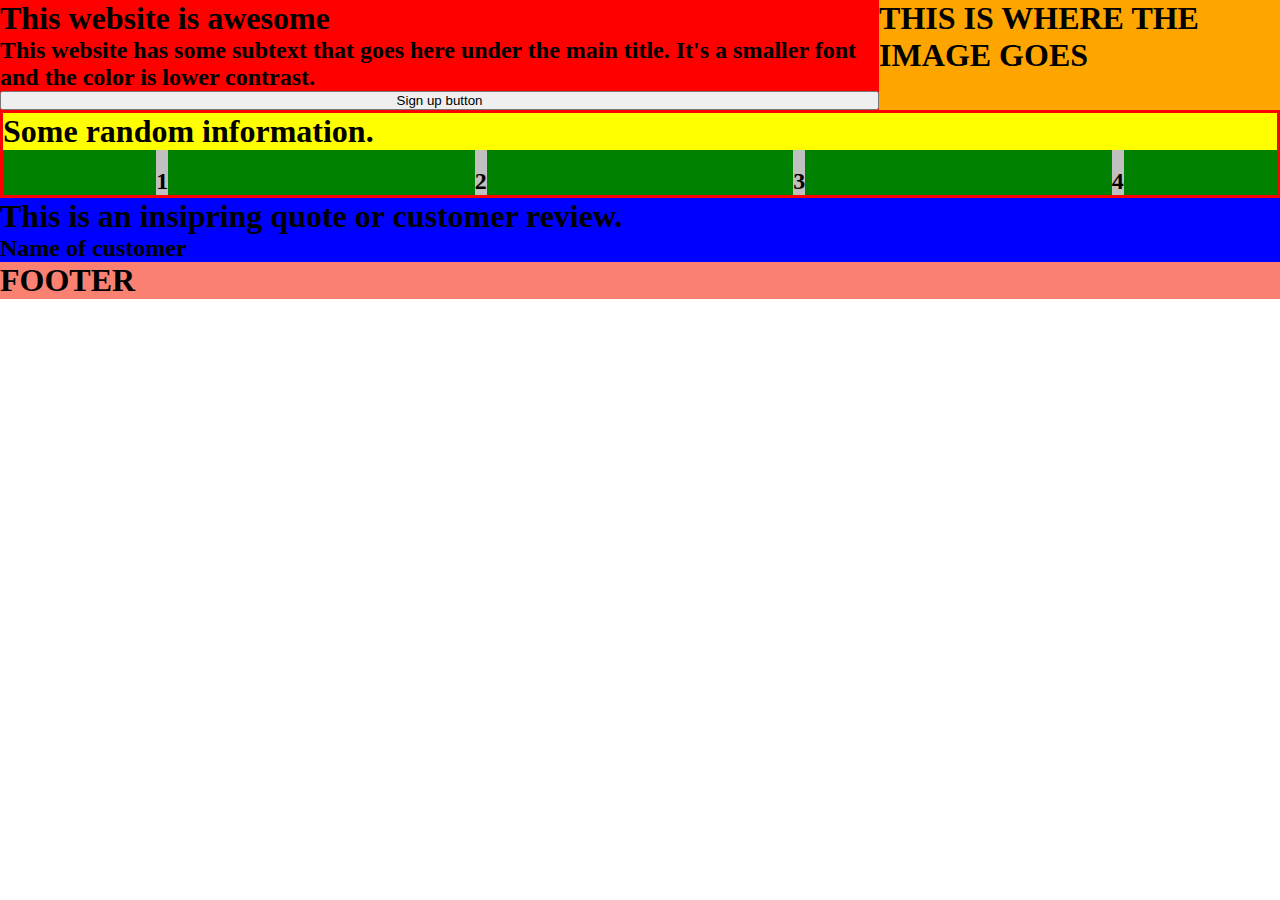
==== index.html @ 0eaba99b "CREATE INITIAL HTML/CSS STRUCTURE" ====
<!DOCTYPE html>
<html lang="en">
<head>
    <meta charset="UTF-8">
    <meta http-equiv="X-UA-Compatible" content="IE=edge">
    <meta name="viewport" content="width=device-width, initial-scale=1.0">
    <title>Landing Page</title>
    <link rel="stylesheet" href="style.css">
</head>
<body>
    <!-- NAVIGATION flex row-->
    <nav></nav>

    <!-- HEADER  flex row-->
    <div class="header">
        <div class="header-info"> 
            <h1>This website is awesome</h1>
            <h2>This website has some subtext that goes here under the main title. It's a smaller font and the color is lower contrast.</h2>
            <button>Sign up button</button>
        </div>
        <div class="header-img">
            <h1>THIS IS WHERE THE IMAGE GOES</h1>
            <img src="/img/landing-page-header-info.img" alt="">
        </div> 
    </div>

    <!-- INFO flex column-->
    <div class="info-section">
        <h1>Some random information.</h1>
        <!-- info section gallery is flex row -->
        <div class="info-section-gallery">
            <!-- each image/caption element is in flex column container-->
            <div class="info-section-image-box">
                <img src="" alt="">
                <h2>1</h2>
            </div>
            <div class="info-section-image-box">
                <img src="" alt="">
                <h2>2</h2>
            </div>
            <div class="info-section-image-box">
                <img src="" alt="">
                <h2>3</h2>
            </div>
            <div class="info-section-image-box">
                <img src="" alt="">
                <h2>4</h2>
            </div>
        </div>
    </div>

    <!-- TESTIMONIAL flex column-->
    <div class="testimonial-section">
        <h1>This is an insipring quote or customer review.</h1>
        <h2>Name of customer</h2>
    </div>

    <!-- CALL TO ACTION flex column? -->
    <div class="action-section"></div>

    <!-- FOOTER -->
    <div class="footer">
        <h1>FOOTER</h1>
    </div>
</body>
</html>
---- style.css ----
/* A no frills css reset. :) */
*{
    margin: 0;
    padding: 0;
}

body{
    display: flex;
    flex-direction: column;

}
.header{
    display: flex;
    /* flex-wrap: wrap; */

}
.header-info{
    background-color: red;
    display: flex;
    flex-direction: column;   
}

.header-img{
    background-color: orange;
}

.info-section{
    background-color: yellow;
    display: flex;
    flex-direction: column;
    border:3px solid red;
}

.info-section-gallery{
    background-color: green;
    display: flex;
    justify-content: space-around;
}

.info-section-image-box{
    background-color: silver;
}

.testimonial-section{
    background-color: blue;
}

.action-section{
    background-color: purple;
    display: flex;
}

.footer{
    background-color: salmon;
}
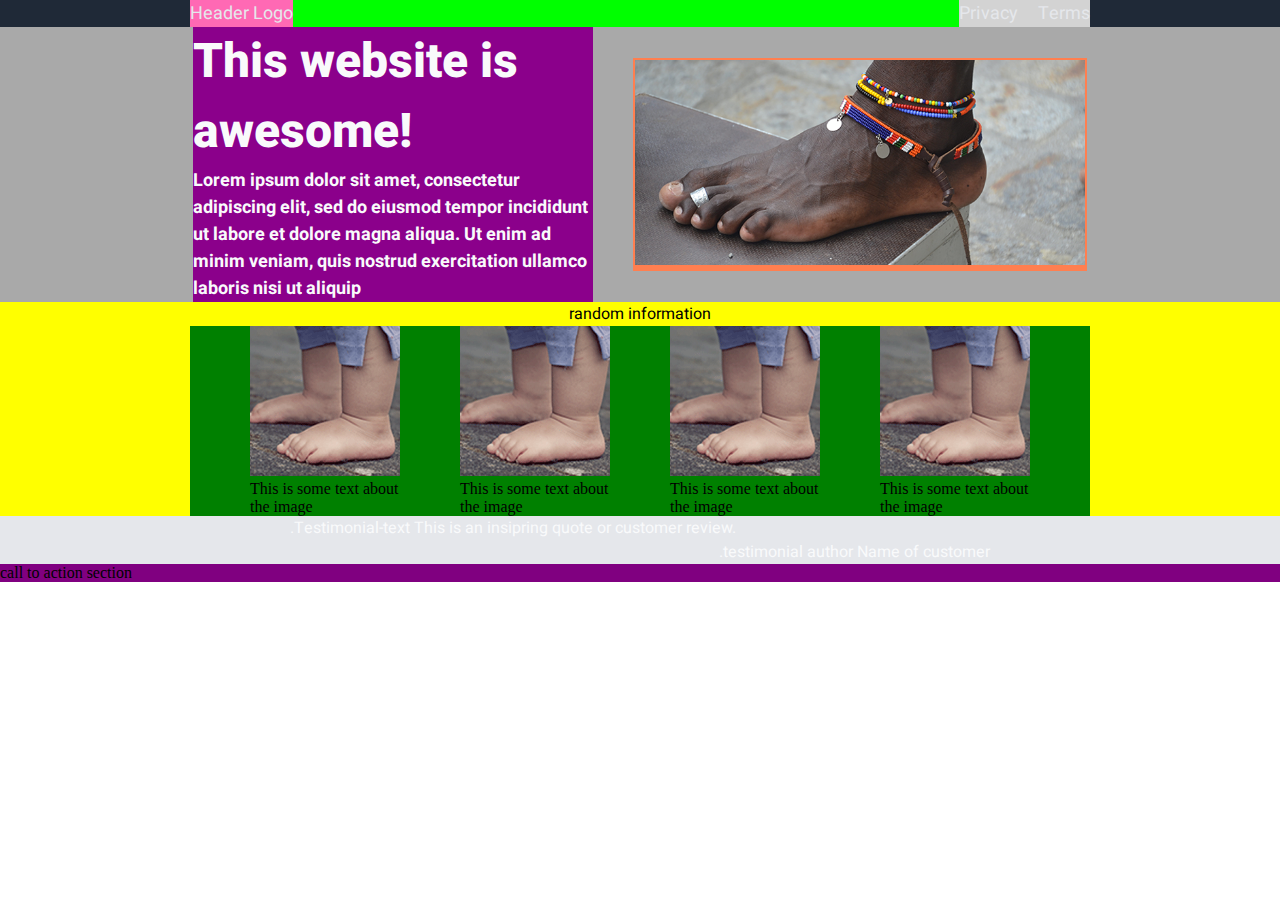
==== commit 9531cc7f: "COMMIT OF FIRST DRAFT" ====
--- a/index.html
+++ b/index.html
@@ -6,61 +6,81 @@
     <meta name="viewport" content="width=device-width, initial-scale=1.0">
     <title>Landing Page</title>
     <link rel="stylesheet" href="style.css">
+    <link rel="stylesheet"
+    href="https://fonts.googleapis.com/css?family=Heebo">
 </head>
 <body>
-    <!-- NAVIGATION flex row-->
-    <nav></nav>
+    <div class="wrapper">
 
-    <!-- HEADER  flex row-->
-    <div class="header">
-        <div class="header-info"> 
-            <h1>This website is awesome</h1>
-            <h2>This website has some subtext that goes here under the main title. It's a smaller font and the color is lower contrast.</h2>
-            <button>Sign up button</button>
+    <!-- NAVIGATION -->
+    <nav>
+        <links class="link-container">
+            <ul class="left-nav-links">
+                <li><a href="google.com">Header Logo</a></li>
+                <!-- <li><a href="google.com">Business</a></li> -->
+            </ul>
+            <ul class="right-nav-links">
+                <li><a href="google.com">Privacy</a></li>
+                <li><a href="google.com">Terms</a></li>
+            </ul>
+        </links>
+        
+    </nav>
+
+    <!-- HEADER SECTION-->
+    <div class="header-container">
+        <div class="header-info-container">
+            <h1>This website is awesome!</h1>
+            <h2>Lorem ipsum dolor sit amet, consectetur adipiscing elit, sed do eiusmod tempor incididunt ut labore et dolore magna aliqua. Ut enim ad minim veniam, quis nostrud exercitation ullamco laboris nisi ut aliquip</h2>
         </div>
-        <div class="header-img">
-            <h1>THIS IS WHERE THE IMAGE GOES</h1>
-            <img src="/img/landing-page-header-info.img" alt="">
-        </div> 
+        <div class="header-img-container">
+            <img class="header-image" src="images/afro-feet.png">
+        </div>
     </div>
+    
 
-    <!-- INFO flex column-->
+    <!-- INFO SECTION -->
     <div class="info-section">
-        <h1>Some random information.</h1>
-        <!-- info section gallery is flex row -->
+        <div class="info-section-title">
+            <p>random information</p> 
+        </div>
+
         <div class="info-section-gallery">
-            <!-- each image/caption element is in flex column container-->
             <div class="info-section-image-box">
-                <img src="" alt="">
-                <h2>1</h2>
+                <img class="info-section-img" src="images/gallery-baby-feet.png" atl="">
+                <p>This is some text about the image</p>
             </div>
             <div class="info-section-image-box">
-                <img src="" alt="">
-                <h2>2</h2>
+                <img class="info-section-img" src="images/gallery-baby-feet.png" atl="">
+                <p>This is some text about the image</p>
             </div>
             <div class="info-section-image-box">
-                <img src="" alt="">
-                <h2>3</h2>
+                <img class="info-section-img" src="images/gallery-baby-feet.png" atl="">
+                <p>This is some text about the image</p>
             </div>
             <div class="info-section-image-box">
-                <img src="" alt="">
-                <h2>4</h2>
+                <img class="info-section-img" src="images/gallery-baby-feet.png" atl="">
+                <p>This is some text about the image</p>
             </div>
         </div>
     </div>
 
-    <!-- TESTIMONIAL flex column-->
+    <!-- TESTIMONIAL SECTION -->
     <div class="testimonial-section">
-        <h1>This is an insipring quote or customer review.</h1>
-        <h2>Name of customer</h2>
+        <div class="testimonial-author-container">
+            <div class="testimonal-text">.Testimonial-text This is an insipring quote or customer review.</div>
+            <div class="testimonial-author">.testimonial author Name of customer</div> 
+        </div>
+        
     </div>
 
     <!-- CALL TO ACTION flex column? -->
-    <div class="action-section"></div>
+    <div class="action-section">call to action section</div>
 
-    <!-- FOOTER -->
-    <div class="footer">
-        <h1>FOOTER</h1>
+    
+
     </div>
+<footer class="footer"></footer>
+
 </body>
 </html>--- a/style.css
+++ b/style.css
@@ -4,53 +4,214 @@
     padding: 0;
 }
 
-body{
-    display: flex;
-    flex-direction: column;
-
-}
-.header{
-    display: flex;
-    /* flex-wrap: wrap; */
-
-}
-.header-info{
-    background-color: red;
-    display: flex;
-    flex-direction: column;   
-}
-
-.header-img{
-    background-color: orange;
-}
+html, body{
+     height: 100vh;
+    /* flex-direction: column; */
+}
+
+.wrapper{
+    display:flex;
+    /* height: 100vh; */
+
+    flex-direction: column;
+    /* flex-grow: 1; */
+    
+    
+
+}
+
+/* --Nav Bar-- */
+nav {
+    display: flex;
+    /* margin-top: auto; */
+    background-color: #1f2937;
+    /* padding: 20px; */
+    font-family: heebo;
+    font-size: 18px;
+    /* padding: 0px 150px; */
+    /* margin: 0 auto; */
+    /* width: 900px;    */
+    justify-content: center;
+}
+
+.link-container {
+    display: flex;
+    gap: 100px;
+    justify-content: flex-end;
+    width: 900px;
+    background-color: lime;
+}
+
+.right-nav-links {
+  margin-left: auto;
+  background-color: lightgrey;
+}
+
+.left-nav-links {
+    /* margin-left: auto; */
+    background-color: hotpink;
+  }
+
+
+ul {
+    list-style-type: none;
+    display: flex;
+    gap: 20px;
+    color: #e5e7eb;
+  } 
+
+  a{
+      text-decoration: none;
+      color: #e5e7eb;
+  }
+
+/* HEADER SECTION */
+.header-container {
+    background-color: #1f2937;
+    background-color: darkgrey;
+    
+    display: flex;
+    flex-wrap: wrap-reverse;
+    align-items: center;
+    /* padding: 0px 150px; */
+    gap: 40px;
+    justify-content: center;
+       
+
+}
+.header-info-container{
+    color: #f9fafb;
+    flex: 0 0 400px; 
+    display: flex;
+    flex-direction: column;
+    font-family: Heebo;
+    background-color: darkmagenta;
+}
+
+.header-img-container{ 
+   flex: 0 0 450px;
+   /* margin-left: auto; */
+   justify-content: center;
+   background-color: coral;
+   padding: 2px;
+   
+}
+
+.header-image{
+    max-width: 100%;
+
+}
+
+.button{
+
+}
+
+.header-info-container, h1{
+    
+    font-size: 48px;
+    font-weight: 800;
+    
+}
+
+.header-info-container, h2{
+    font-size: 18px;
+    
+}
+
+
+/* -- INFO SECTION--*/
 
 .info-section{
     background-color: yellow;
     display: flex;
     flex-direction: column;
-    border:3px solid red;
+    /* margin-top: auto; */
+    align-items: center;
+    
+
+}
+
+.info-section-title {
+    font-family: heebo;
+    display:flex;
 }
 
 .info-section-gallery{
     background-color: green;
     display: flex;
-    justify-content: space-around;
-}
-
-.info-section-image-box{
-    background-color: silver;
-}
-
+    flex-wrap: wrap;
+    justify-content: space-evenly;
+    width: 900px;
+    /* gap: 20px; */
+    /* flex: 0 0 400px;  */
+    /* width: 900px; */
+}
+
+/* this contains an image and <p> text*/
+.info-section-image-box {
+    flex: 0 0 150px;  
+}
+
+.info-section-img{
+    width: 100%;
+}
+
+/* -- TESTIMONIAL SECTION */
 .testimonial-section{
-    background-color: blue;
-}
+    background-color: #e5e7eb;
+    display: flex;
+    flex-direction: column;
+    justify-content: center;
+    align-items: center;
+    
+     
+}
+
+.testimonial-author-container{
+    color: #f9fafb;
+    display: flex;
+    flex-direction: column;
+    font-family: Heebo;
+    /* background-color: darkmagenta; */
+    width: 900px;
+    /* align-items: center; */
+}
+
+.testimonal-text{
+    display: flex;
+    /* background-color: darkgreen; */
+    justify-content: flex-start;
+    padding-left: 100px;
+    /* align-items: center; */
+    
+   
+}
+
+.testimonial-author{
+    display: flex;
+    /* background-color: rgb(230, 114, 36); */
+    justify-content: flex-end;
+    padding-right: 100px;
+    /* align-items: center; */  
+    
+}
+
+
 
 .action-section{
     background-color: purple;
     display: flex;
-}
-
-.footer{
+    /* flex: 0 0 150px; */
+}
+
+
+/* test footer/navbar */
+.footer {
+    display: flex;
+    /* margin-top: auto; */
     background-color: salmon;
-}
-
+    /* padding: 0px 150px; */
+  }
+  
+  
+
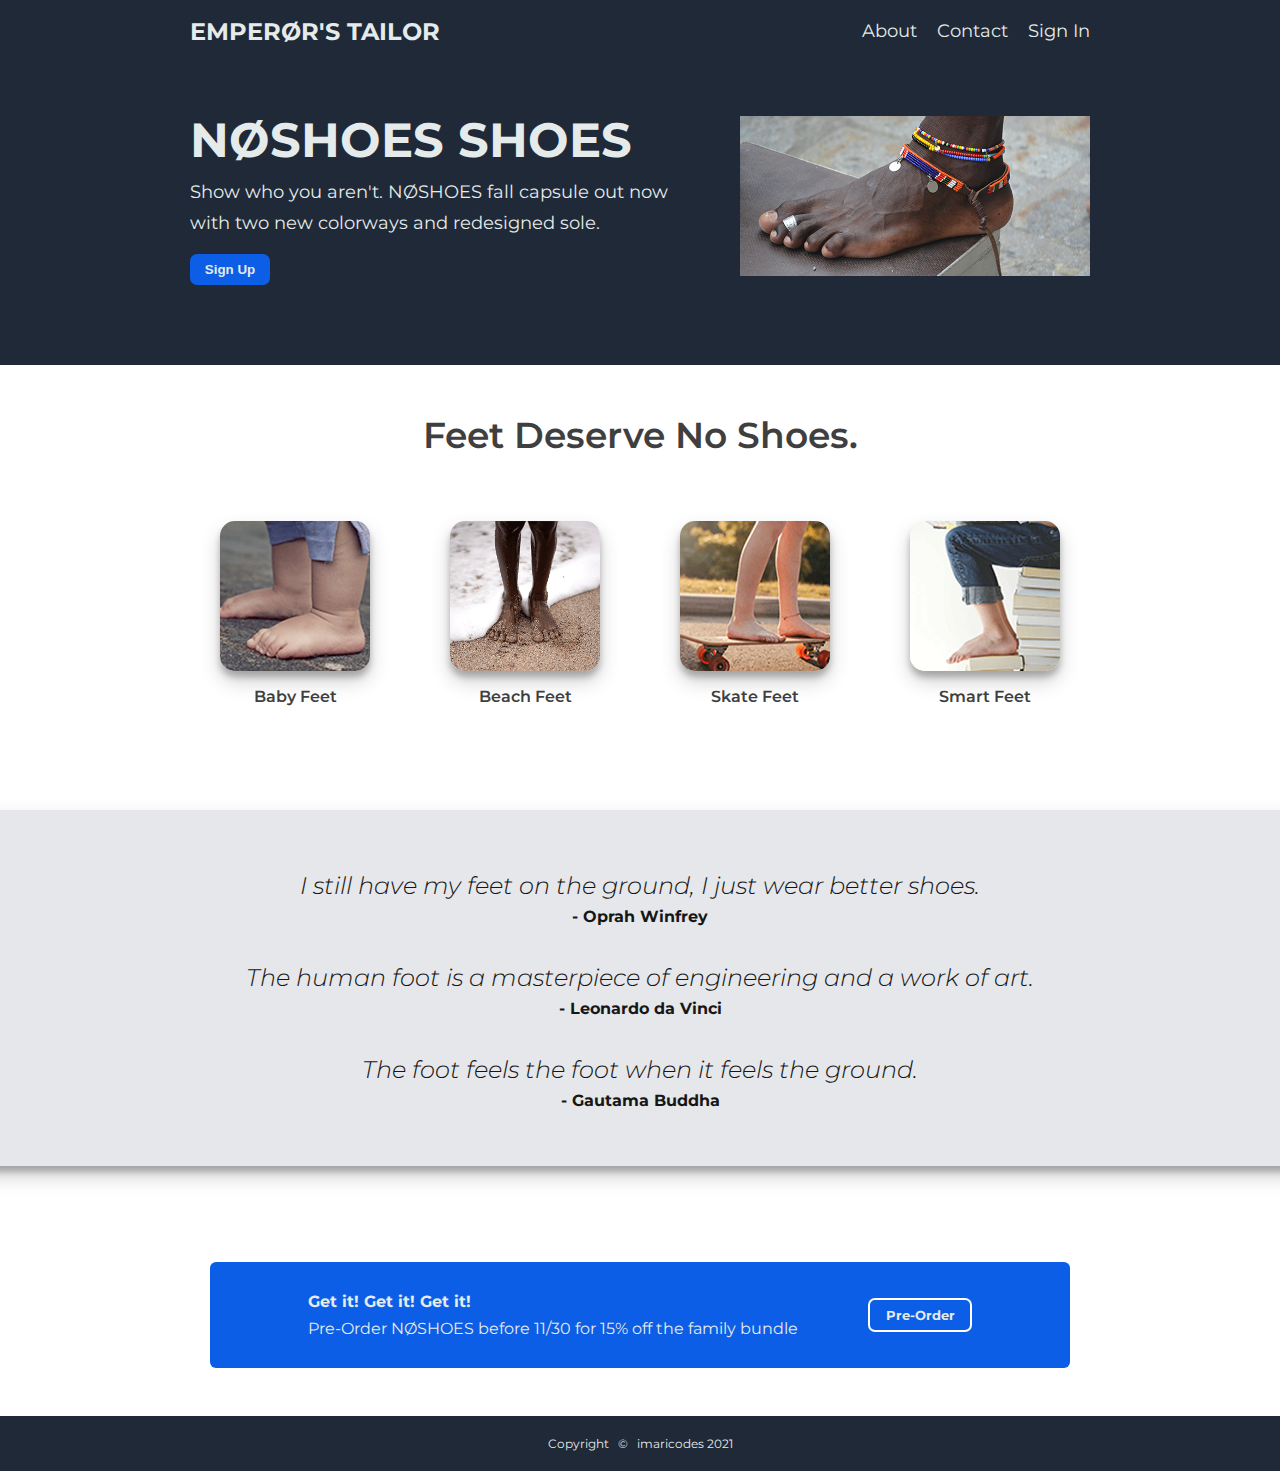
==== commit 3e32c18d: "Change file names" ====
--- a/index.html
+++ b/index.html
@@ -1,86 +1,138 @@
 <!DOCTYPE html>
 <html lang="en">
 <head>
-    <meta charset="UTF-8">
-    <meta http-equiv="X-UA-Compatible" content="IE=edge">
-    <meta name="viewport" content="width=device-width, initial-scale=1.0">
-    <title>Landing Page</title>
-    <link rel="stylesheet" href="style.css">
-    <link rel="stylesheet"
-    href="https://fonts.googleapis.com/css?family=Heebo">
+  <meta charset="UTF-8">
+  <meta http-equiv="X-UA-Compatible" content="IE=edge">
+  <meta name="viewport" content="width=device-width, initial-scale=1.0">
+  <title>LAYOUT</title>
+  <link rel="stylesheet" href="test.css">
 </head>
 <body>
-    <div class="wrapper">
+  
+<!-- NAVIGATION -->
+  
 
-    <!-- NAVIGATION -->
-    <nav>
-        <links class="link-container">
-            <ul class="left-nav-links">
-                <li><a href="google.com">Header Logo</a></li>
-                <!-- <li><a href="google.com">Business</a></li> -->
-            </ul>
-            <ul class="right-nav-links">
-                <li><a href="google.com">Privacy</a></li>
-                <li><a href="google.com">Terms</a></li>
-            </ul>
-        </links>
-        
-    </nav>
+  <div class="wrapper">
 
-    <!-- HEADER SECTION-->
-    <div class="header-container">
-        <div class="header-info-container">
-            <h1>This website is awesome!</h1>
-            <h2>Lorem ipsum dolor sit amet, consectetur adipiscing elit, sed do eiusmod tempor incididunt ut labore et dolore magna aliqua. Ut enim ad minim veniam, quis nostrud exercitation ullamco laboris nisi ut aliquip</h2>
+    <nav class="nav-section-wrapper">
+      <links class="link-container header-logo-text">
+          <ul class="left-nav-links">
+              <li><a href="google.com">EMPERØR'S TAILOR</a></li> 
+          </ul>
+          <ul class="right-nav-links">
+              <li><a href="google.com">About</a></li>
+              <li><a href="google.com">Contact</a></li>
+              <li><a href="google.com">Sign In</a></li>
+          </ul>
+      </links>
+      
+  </nav>
+      
+  
+
+    <!-- HEADER SECTION -->
+    <div class="header-wrapper">
+        <div class="header-container">
+            <div class="header-info-container">
+                <p class="header-hero-main-text">NØSHOES SHOES</p>
+                <p class="header-hero-secondary-text">Show who you aren't. NØSHOES fall capsule out now with two new colorways and redesigned sole.</p>
+                <button class="hero-button">
+                  <a href="google.com">Sign Up</a>
+                </button> 
+            </div>
+            <div class="header-img-container">
+                <img class="header-image" src="images/afro-feet.png">
+            </div>
         </div>
-        <div class="header-img-container">
-            <img class="header-image" src="images/afro-feet.png">
+
+    </div>
+
+   <!-- INFO SECTION -->
+   
+    <div class="info-section-wrapper">
+            
+                <div class="info-section-title">
+                    <p>Feet Deserve No Shoes.</p> 
+                </div>
+                <div class="info-section-gallery">
+                    
+                    <div class="info-section-image-box">
+                        <img class="info-section-img" src="images/gallery-baby-feet.png" atl="">
+                        <p>Baby Feet</p>
+                    </div>
+                     
+                    <div class="info-section-image-box">
+                        <img class="info-section-img" src="images/gallery-beach-feet.png" atl="">
+                        <p>Beach Feet</p>
+                    </div>
+                    <div class="info-section-image-box">
+                        <img class="info-section-img" src="images/gallery-skate-feet.png" atl="">
+                        <p>Skate Feet</p>
+                    </div>
+                    <div class="info-section-image-box">
+                        <img class="info-section-img shadow" src="images/gallery-smart-feet.png" atl="">
+                        <p>Smart Feet</p>
+                    </div>
         </div>
     </div>
     
+     
+    
+   
 
-    <!-- INFO SECTION -->
-    <div class="info-section">
-        <div class="info-section-title">
-            <p>random information</p> 
+  <!-- TESTIMONIAL SECTION -->
+  <div class="testimonial-section-wrapper shadow">
+    <div class="testimonial-wrapper">
+      <p class="testimonial-text">
+        I still have my feet on the ground, I just wear better shoes.
+      </p>
+  
+      <p class="testimonial-author">
+        - Oprah Winfrey
+      </p>
+      <p class="testimonial-text">
+        The human foot is a masterpiece of engineering and a work of art.
+      </p>
+  
+      <p class="testimonial-author">
+        - Leonardo da Vinci
+      </p>
+      <p class="testimonial-text">
+        The foot feels the foot when it feels the ground.
+      </p>
+  
+      <p class="testimonial-author">
+        - Gautama Buddha
+      </p>
+    </div>
+   
+  </div>
+
+    <!-- CALL TO ACTION -->
+    <div class="callToAction-section-wrapper">
+      <div class="callToAction-box">
+        <div class="callToAction-box-left-text">
+          <p class="callToAction-content-1">Get it! Get it! Get it!</p>
+          <p class="call-to-action-2">Pre-Order NØSHOES before 11/30 for 15% off the family bundle</p>
         </div>
+        <button class="callToAction-box-right-button">Pre-Order</button>
+       
+      </div>
+    </div>
+    
+</div>
 
-        <div class="info-section-gallery">
-            <div class="info-section-image-box">
-                <img class="info-section-img" src="images/gallery-baby-feet.png" atl="">
-                <p>This is some text about the image</p>
-            </div>
-            <div class="info-section-image-box">
-                <img class="info-section-img" src="images/gallery-baby-feet.png" atl="">
-                <p>This is some text about the image</p>
-            </div>
-            <div class="info-section-image-box">
-                <img class="info-section-img" src="images/gallery-baby-feet.png" atl="">
-                <p>This is some text about the image</p>
-            </div>
-            <div class="info-section-image-box">
-                <img class="info-section-img" src="images/gallery-baby-feet.png" atl="">
-                <p>This is some text about the image</p>
-            </div>
-        </div>
-    </div>
-
-    <!-- TESTIMONIAL SECTION -->
-    <div class="testimonial-section">
-        <div class="testimonial-author-container">
-            <div class="testimonal-text">.Testimonial-text This is an insipring quote or customer review.</div>
-            <div class="testimonial-author">.testimonial author Name of customer</div> 
-        </div>
-        
-    </div>
-
-    <!-- CALL TO ACTION flex column? -->
-    <div class="action-section">call to action section</div>
-
-    
-
-    </div>
-<footer class="footer"></footer>
+<footer class="footer">Copyright &nbsp &copy; &nbsp imaricodes 2021</footer>
 
 </body>
-</html>+</html>
+
+
+
+
+
+
+
+
+
+
--- a/test.css
+++ b/test.css
@@ -0,0 +1,343 @@
+
+
+@import url('https://fonts.googleapis.com/css2?family=Montserrat:ital,wght@0,400;0,700;1,300&display=swap');
+
+
+*{
+    margin: 0px;
+    padding: 0px;
+  }
+ 
+  *, *:before, *:after {
+    box-sizing: inherit;
+  }
+
+  html {
+    
+  }
+
+  body {
+    display: flex;
+    flex-direction: column;
+    height: 100vh;
+    overflow: scroll;
+    font-family: Montserrat, sans-serif;
+    color: #E5EBEB;
+    
+  }
+
+
+  .wrapper {
+    display: flex;
+    flex-direction: column;
+    align-items: center; 
+  }
+  /* -- NAV BAR -- */
+
+.nav-section-wrapper {
+    display: flex;
+    background-color: #1f2937;
+    justify-content: center;
+    width: 100%;   
+}
+
+.link-container {
+    display: flex;
+    gap: 100px;
+    justify-content: flex-start;
+    flex: 1 1 900px;
+    max-width: 900px;
+    margin-bottom: 4rem;
+    align-items: center;
+    margin-top: 1rem;
+    padding: 0rem 4rem;
+}
+
+.right-nav-links {
+  margin-left: auto;
+  min-width: 226px;
+  
+}
+
+.left-nav-links {
+  min-width: 248px;
+  }
+
+
+ul {
+    list-style-type: none;
+    display: flex;
+    gap: 20px;
+    
+  } 
+
+  a{
+      text-decoration: none;
+      color: #E5EBEB;
+  }
+
+  /* -- HEADER SECTION -- */
+
+.header-wrapper {
+  display: flex;
+  justify-content: center;
+  gap: 50px;
+  width: 100%;
+  background-color: #1f2937;
+  margin-bottom: 3rem;
+    
+}
+
+.header-container {
+    display: flex;
+    flex-wrap: wrap-reverse;
+    align-items: center;
+    justify-content: center;
+    max-width: 900px;
+    gap: 50px;
+    margin-left: auto;
+    margin-right: auto;
+    margin-bottom: 5rem;
+         
+}
+
+.header-info-container{
+  display: flex;
+  flex-direction: column;
+  flex: 1 0 auto;
+  max-width: 500px;       
+}
+
+.header-hero-secondary-text {
+  margin-bottom: 1rem;
+}
+
+.header-img-container{ 
+   justify-content: center;
+   align-items: center;
+   flex: 0 0 350px;   
+}
+
+.header-image{
+    width: 100%;
+}
+
+.hero-button {
+  background-color: #0B5EE5;
+  width: 80px;
+  padding: .5rem 0rem;
+  border-radius: 7px;
+  border: none;
+  font-weight: bold;
+  }
+
+
+
+/* -- INFO SECTION -- */
+
+
+.info-section-wrapper {  
+    width: 100%;
+    display: flex;
+    flex-direction: column;
+    align-items: center;
+    margin-bottom: 6.5rem;
+    color: rgb(63, 63, 63); 
+    
+}
+
+.info-section-title { 
+    display:flex;
+    justify-content: center;
+    max-width: 900px;
+    margin-bottom: 4rem;  
+}
+
+.info-section-gallery {
+    display: flex;
+    flex-wrap: wrap;
+    max-width: 900px;
+    gap: 80px;
+    justify-content: center;
+    font-weight: 600;
+}
+
+.info-section-image-box {
+    
+    display: flex;
+    flex-direction: column;
+    flex: 1 2 auto;
+    max-width: 150px;
+    text-align: center;
+       
+}
+
+.info-section-img {
+    max-width: 100%;
+    border-radius: 10%;
+    margin-bottom: 1rem;
+    box-shadow: rgba(0, 0, 0, 0.19) 0px 10px 20px, rgba(0, 0, 0, 0.23) 0px 6px 6px;
+          
+} 
+
+  
+  /* -- TESTIMONIAL SECTION -- */
+
+  .testimonial-section-wrapper {
+    background-color: #e5e7eb;
+    display: flex;
+    flex-direction: column;
+    justify-content: center;
+    align-items: center;
+    width: 100%;
+    padding: 3.5rem;
+    margin-bottom: 6rem;
+    color: rgb(22, 22, 22);   
+    box-shadow: rgba(0, 0, 0, 0.19) 0px 10px 20px, rgba(0, 0, 0, 0.23) 0px 6px 6px;
+    
+}
+
+.testimonial-wrapper{
+  max-width: 900px;
+  display: flex;
+  flex-direction: column;
+  align-items: center;
+
+}
+
+
+.testimonial-text, 
+.testimonial-author {
+  max-width: 900px;
+
+}
+
+p.testimonial-author:last-child {
+  margin-bottom: 0rem;
+}
+
+/* -- CALL TO ACTION SECTION -- */
+
+.callToAction-section-wrapper {
+  display: flex;
+  width: 100%;
+  justify-content: center;
+  align-items: center;
+  padding: 0 100px;
+  margin-bottom: 3rem;
+
+}
+
+.callToAction-box {
+  flex: 0 2 800px;
+  background-color: #0B5EE5;
+  justify-content: center;
+  align-items: center;
+  gap: 30ppx;
+  display: flex;
+  justify-content: center;
+  align-items: center;
+  border-radius: 6px;
+  padding: 30px;
+  flex-wrap: wrap;
+  gap: 60px;
+  min-width: 469px; 
+}
+
+.callToAction-box-left-text {
+  display: flex;
+  flex-direction: column;
+  flex: 0 1 500px; 
+}
+
+.callToAction-content-1{
+margin-bottom: .5rem;
+font-weight: 700;
+}
+
+
+.callToAction-box-right-button {
+  background-color: #0B5EE5;
+  height: 30px;
+  min-width:100px;
+  border-radius: 7px;
+  border: 2px solid white;
+  font-weight: 300;
+  color: inherit;
+  font-family: inherit;
+  font-weight: 700;
+}
+  
+
+/* -- FOOTER -- */
+
+.footer {
+  background-color: #1f2937;
+  
+  text-align: center;
+  padding: 20px 0px; 
+  font-size: .75rem;
+}
+
+
+/* -- FONT SETTINGS -- */
+
+/* optimize, reduce this code later? */
+
+
+.header-hero-main-text {
+font-weight: 700;
+font-size: 3rem;
+margin-bottom: .5rem;
+
+}
+.header-hero-secondary-text, .right-nav-links {
+  font-weight: 400;
+  font-size: 1.1rem;
+  line-height: 1.75;
+}
+
+.header-logo-text {
+  font-size: 1.5rem;
+  font-weight: 700;
+}
+
+
+.info-section-title {
+  font-weight: 600;
+  font-size: 2.25rem;
+}
+
+.testimonial-text {
+  font-weight: 300;
+  font-size: 1.5rem;
+  font-style: italic;
+  line-height: 1.7;
+  max-width: 65ch;    
+}
+
+.testimonial-author {
+  font-size: 1.5;
+  font-weight: 700;
+  display: flex;
+  margin-bottom: 2rem;
+}
+
+
+
+
+
+
+  
+ 
+  
+  
+  
+  
+ 
+
+  
+
+  
+  
+  